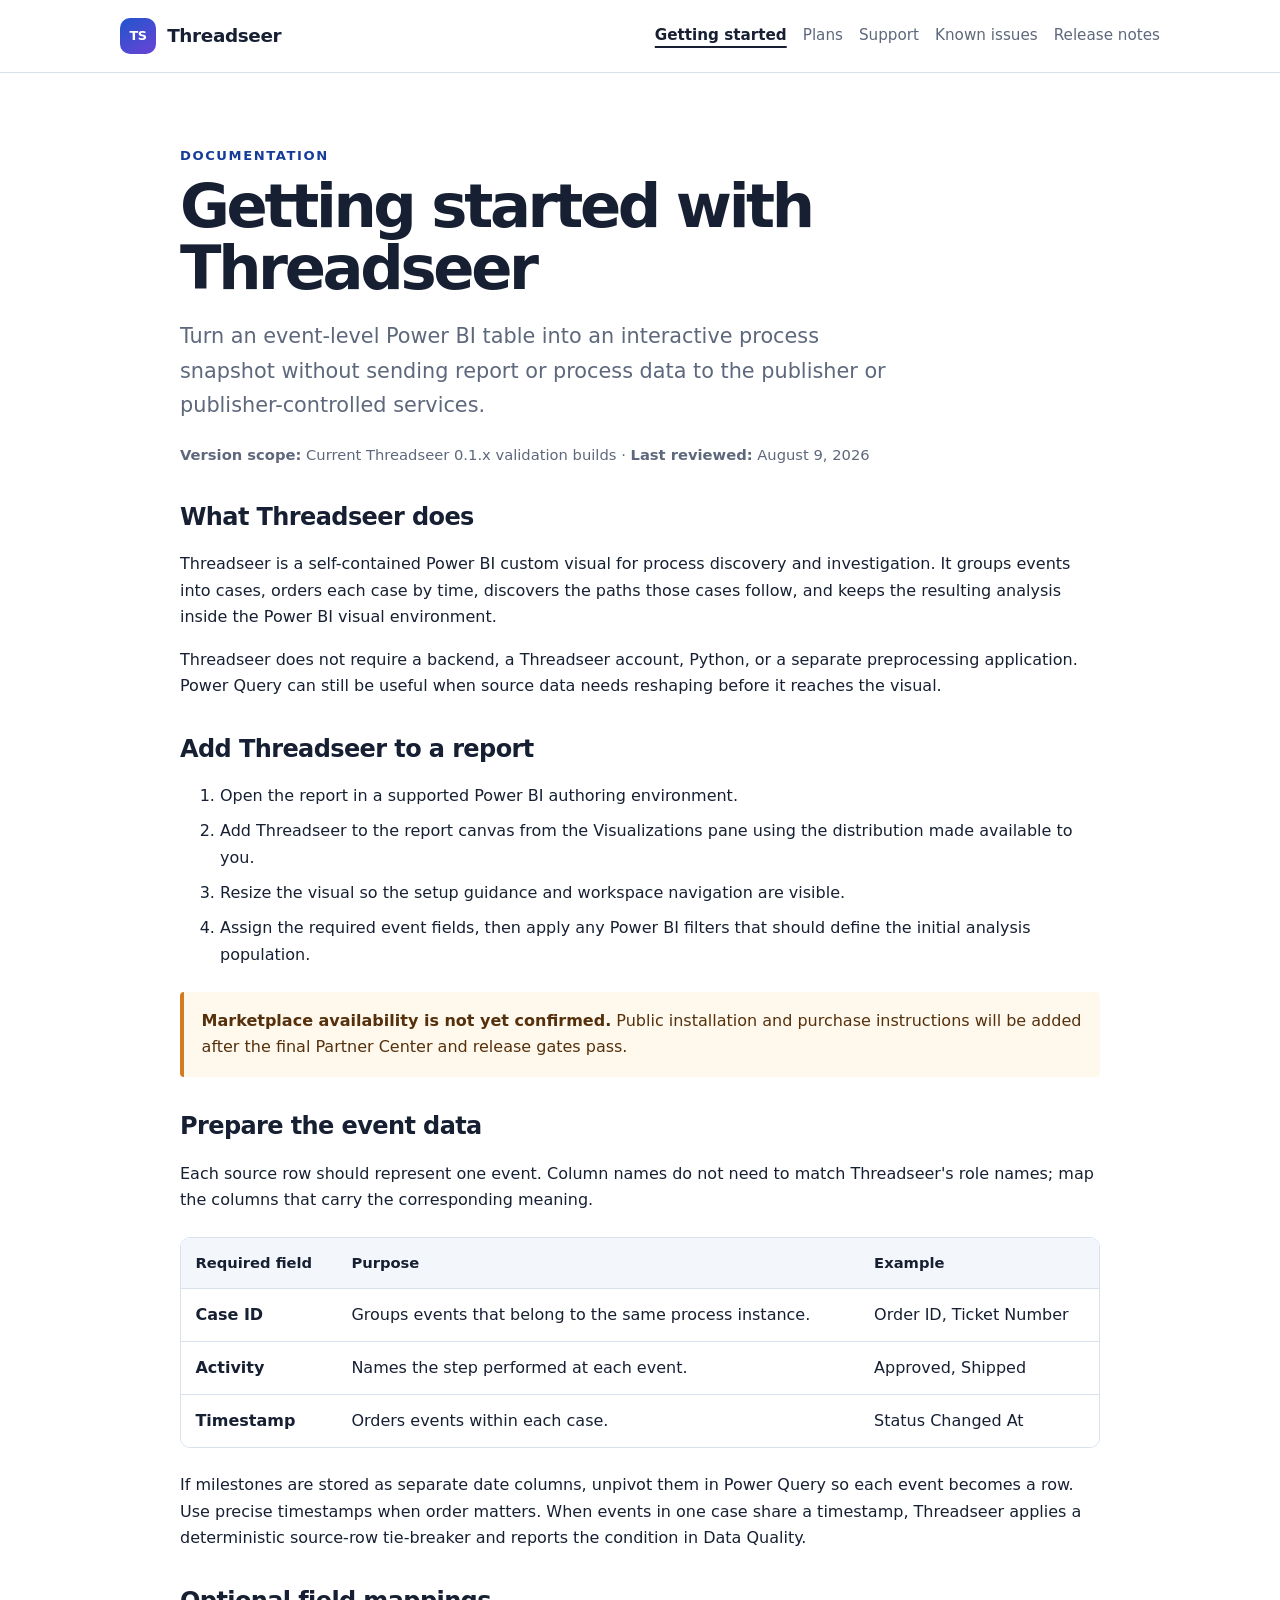
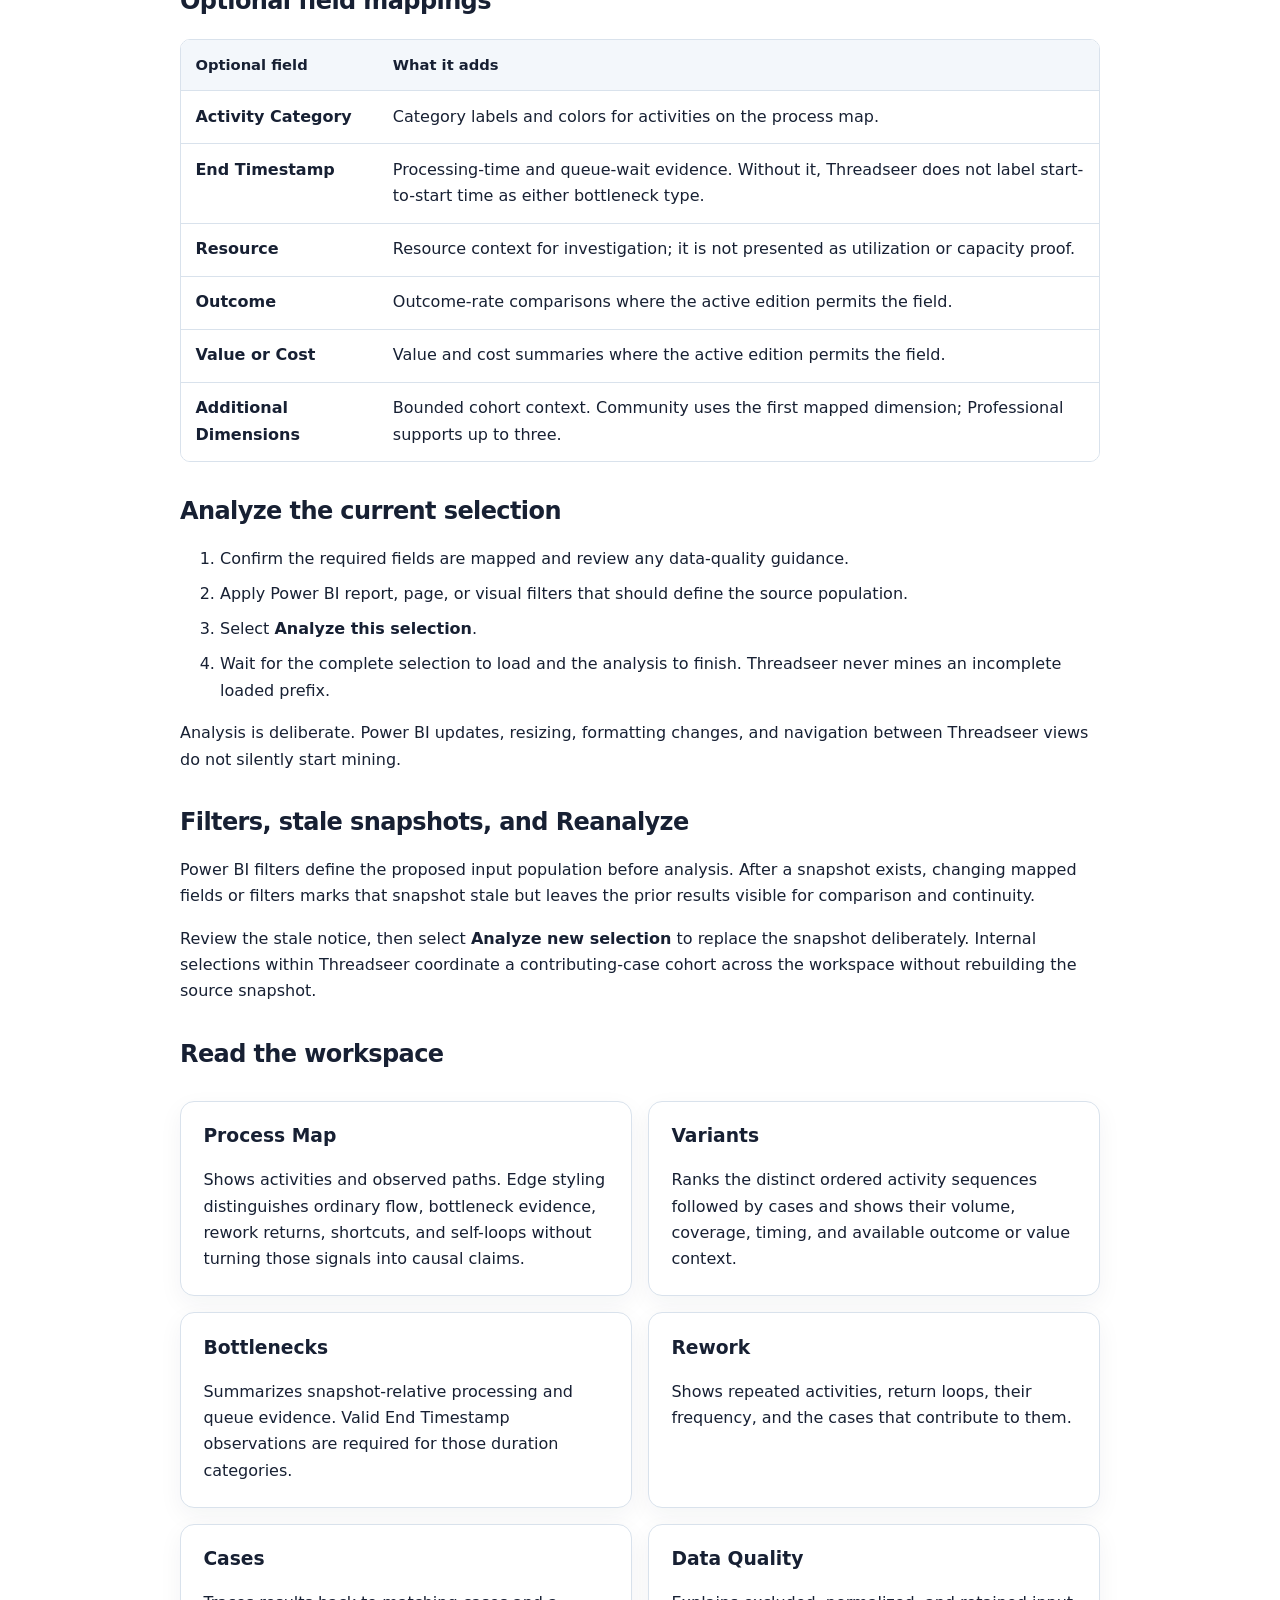
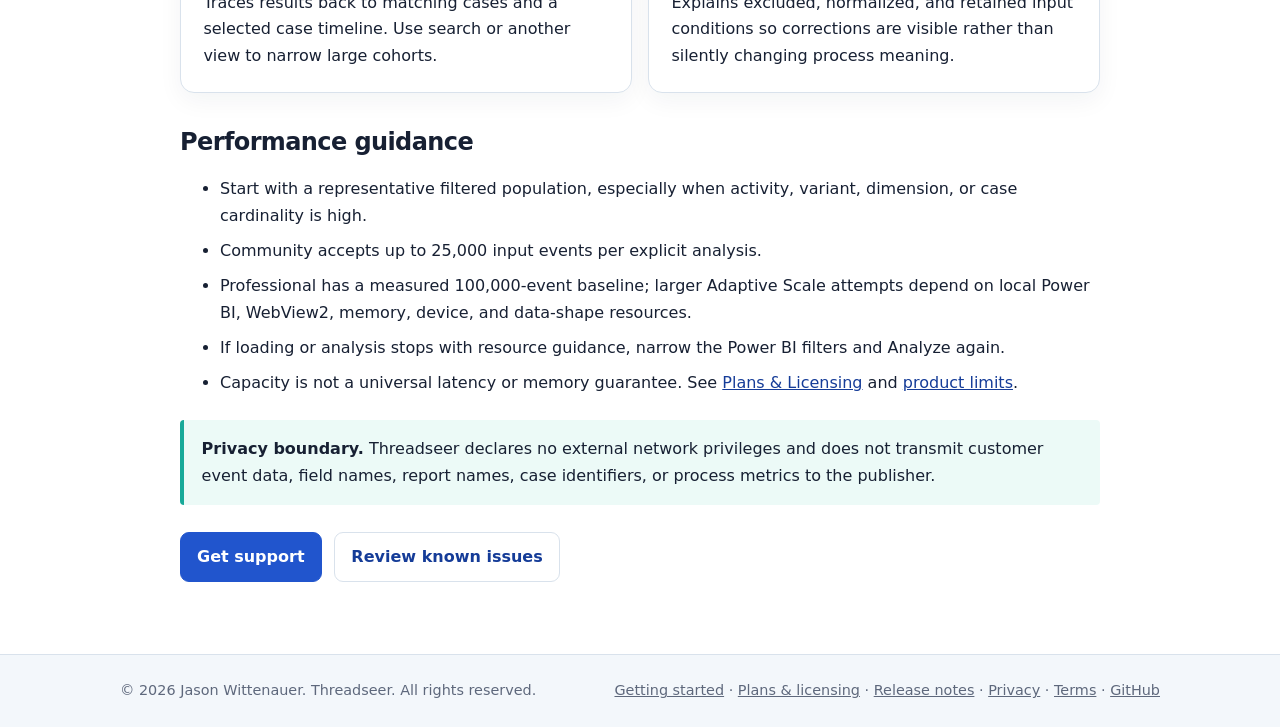
==== docs/getting-started/index.html @ 367ddda2 "Expand Threadseer public documentation" ====
<!doctype html>
<html lang="en">
<head>
  <meta charset="utf-8">
  <meta name="viewport" content="width=device-width, initial-scale=1">
  <meta name="description" content="Learn how to prepare event data, configure Threadseer, analyze a Power BI selection, and interpret the main process-mining views.">
  <title>Getting Started | Threadseer</title>
  <link rel="stylesheet" href="../assets/styles.css?v=20260809-docs-launch">
</head>
<body>
  <a class="skip-link" href="#main">Skip to content</a>
  <header class="site-header"><nav class="nav" aria-label="Primary"><a class="brand" href="../"><span class="brand-mark" aria-hidden="true">TS</span>Threadseer</a><div class="nav-links"><a href="./" aria-current="page">Getting started</a><a href="../licensing/">Plans</a><a href="../support/">Support</a><a href="../known-issues/">Known issues</a><a href="../release-notes/">Release notes</a></div></nav></header>
  <main id="main" class="page"><div class="content">
    <div class="eyebrow">Documentation</div>
    <h1>Getting started with Threadseer</h1>
    <p class="lede">Turn an event-level Power BI table into an interactive process snapshot without sending report or process data to the publisher or publisher-controlled services.</p>
    <p class="meta"><strong>Version scope:</strong> Current Threadseer 0.1.x validation builds &middot; <strong>Last reviewed:</strong> August 9, 2026</p>

    <h2>What Threadseer does</h2>
    <p>Threadseer is a self-contained Power BI custom visual for process discovery and investigation. It groups events into cases, orders each case by time, discovers the paths those cases follow, and keeps the resulting analysis inside the Power BI visual environment.</p>
    <p>Threadseer does not require a backend, a Threadseer account, Python, or a separate preprocessing application. Power Query can still be useful when source data needs reshaping before it reaches the visual.</p>

    <h2>Add Threadseer to a report</h2>
    <ol class="checklist">
      <li>Open the report in a supported Power BI authoring environment.</li>
      <li>Add Threadseer to the report canvas from the Visualizations pane using the distribution made available to you.</li>
      <li>Resize the visual so the setup guidance and workspace navigation are visible.</li>
      <li>Assign the required event fields, then apply any Power BI filters that should define the initial analysis population.</li>
    </ol>
    <div class="notice warning"><strong>Marketplace availability is not yet confirmed.</strong> Public installation and purchase instructions will be added after the final Partner Center and release gates pass.</div>

    <h2>Prepare the event data</h2>
    <p>Each source row should represent one event. Column names do not need to match Threadseer's role names; map the columns that carry the corresponding meaning.</p>
    <div class="table-wrap"><table>
      <thead><tr><th>Required field</th><th>Purpose</th><th>Example</th></tr></thead>
      <tbody>
        <tr><td><strong>Case ID</strong></td><td>Groups events that belong to the same process instance.</td><td>Order ID, Ticket Number</td></tr>
        <tr><td><strong>Activity</strong></td><td>Names the step performed at each event.</td><td>Approved, Shipped</td></tr>
        <tr><td><strong>Timestamp</strong></td><td>Orders events within each case.</td><td>Status Changed At</td></tr>
      </tbody>
    </table></div>
    <p>If milestones are stored as separate date columns, unpivot them in Power Query so each event becomes a row. Use precise timestamps when order matters. When events in one case share a timestamp, Threadseer applies a deterministic source-row tie-breaker and reports the condition in Data Quality.</p>

    <h2>Optional field mappings</h2>
    <div class="table-wrap"><table>
      <thead><tr><th>Optional field</th><th>What it adds</th></tr></thead>
      <tbody>
        <tr><td><strong>Activity Category</strong></td><td>Category labels and colors for activities on the process map.</td></tr>
        <tr><td><strong>End Timestamp</strong></td><td>Processing-time and queue-wait evidence. Without it, Threadseer does not label start-to-start time as either bottleneck type.</td></tr>
        <tr><td><strong>Resource</strong></td><td>Resource context for investigation; it is not presented as utilization or capacity proof.</td></tr>
        <tr><td><strong>Outcome</strong></td><td>Outcome-rate comparisons where the active edition permits the field.</td></tr>
        <tr><td><strong>Value or Cost</strong></td><td>Value and cost summaries where the active edition permits the field.</td></tr>
        <tr><td><strong>Additional Dimensions</strong></td><td>Bounded cohort context. Community uses the first mapped dimension; Professional supports up to three.</td></tr>
      </tbody>
    </table></div>

    <h2>Analyze the current selection</h2>
    <ol class="checklist">
      <li>Confirm the required fields are mapped and review any data-quality guidance.</li>
      <li>Apply Power BI report, page, or visual filters that should define the source population.</li>
      <li>Select <strong>Analyze this selection</strong>.</li>
      <li>Wait for the complete selection to load and the analysis to finish. Threadseer never mines an incomplete loaded prefix.</li>
    </ol>
    <p>Analysis is deliberate. Power BI updates, resizing, formatting changes, and navigation between Threadseer views do not silently start mining.</p>

    <h2>Filters, stale snapshots, and Reanalyze</h2>
    <p>Power BI filters define the proposed input population before analysis. After a snapshot exists, changing mapped fields or filters marks that snapshot stale but leaves the prior results visible for comparison and continuity.</p>
    <p>Review the stale notice, then select <strong>Analyze new selection</strong> to replace the snapshot deliberately. Internal selections within Threadseer coordinate a contributing-case cohort across the workspace without rebuilding the source snapshot.</p>

    <h2>Read the workspace</h2>
    <div class="grid">
      <article class="card"><h3>Process Map</h3><p>Shows activities and observed paths. Edge styling distinguishes ordinary flow, bottleneck evidence, rework returns, shortcuts, and self-loops without turning those signals into causal claims.</p></article>
      <article class="card"><h3>Variants</h3><p>Ranks the distinct ordered activity sequences followed by cases and shows their volume, coverage, timing, and available outcome or value context.</p></article>
      <article class="card"><h3>Bottlenecks</h3><p>Summarizes snapshot-relative processing and queue evidence. Valid End Timestamp observations are required for those duration categories.</p></article>
      <article class="card"><h3>Rework</h3><p>Shows repeated activities, return loops, their frequency, and the cases that contribute to them.</p></article>
      <article class="card"><h3>Cases</h3><p>Traces results back to matching cases and a selected case timeline. Use search or another view to narrow large cohorts.</p></article>
      <article class="card"><h3>Data Quality</h3><p>Explains excluded, normalized, and retained input conditions so corrections are visible rather than silently changing process meaning.</p></article>
    </div>

    <h2>Performance guidance</h2>
    <ul class="checklist">
      <li>Start with a representative filtered population, especially when activity, variant, dimension, or case cardinality is high.</li>
      <li>Community accepts up to 25,000 input events per explicit analysis.</li>
      <li>Professional has a measured 100,000-event baseline; larger Adaptive Scale attempts depend on local Power BI, WebView2, memory, device, and data-shape resources.</li>
      <li>If loading or analysis stops with resource guidance, narrow the Power BI filters and Analyze again.</li>
      <li>Capacity is not a universal latency or memory guarantee. See <a href="../licensing/">Plans &amp; Licensing</a> and <a href="../known-issues/">product limits</a>.</li>
    </ul>

    <div class="notice"><strong>Privacy boundary.</strong> Threadseer declares no external network privileges and does not transmit customer event data, field names, report names, case identifiers, or process metrics to the publisher.</div>
    <div class="actions"><a class="button" href="../support/">Get support</a><a class="button secondary" href="../known-issues/">Review known issues</a></div>
  </div></main>
  <footer class="site-footer"><div class="footer-inner"><p>&copy; 2026 Jason Wittenauer. Threadseer. All rights reserved.</p><p><a href="./">Getting started</a> &middot; <a href="../licensing/">Plans &amp; licensing</a> &middot; <a href="../release-notes/">Release notes</a> &middot; <a href="../privacy/">Privacy</a> &middot; <a href="../terms/">Terms</a> &middot; <a href="https://github.com/jasonwi1202/threadseer-support">GitHub</a></p></div></footer>
</body>
</html>
---- docs/assets/styles.css ----
:root {
  color-scheme: light;
  --ink: #172033;
  --muted: #5e687c;
  --paper: #ffffff;
  --wash: #f3f7fb;
  --line: #d9e2ec;
  --brand: #2155cd;
  --brand-dark: #153c98;
  --accent: #18a999;
  --warning: #8a4b08;
  font-family: Inter, "Segoe UI", system-ui, -apple-system, BlinkMacSystemFont, sans-serif;
}

* { box-sizing: border-box; }
html { scroll-behavior: smooth; }
body { margin: 0; color: var(--ink); background: var(--paper); line-height: 1.65; }
a { color: var(--brand-dark); }
a:hover { color: var(--brand); }
a:focus-visible, .button:focus-visible { outline: 3px solid #ffbf47; outline-offset: 3px; }
.skip-link { position: absolute; left: -999px; top: 0; padding: .6rem 1rem; background: var(--ink); color: white; z-index: 20; }
.skip-link:focus { left: 1rem; top: 1rem; }
.site-header { border-bottom: 1px solid var(--line); background: rgba(255,255,255,.96); }
.nav { max-width: 1080px; margin: 0 auto; min-height: 72px; padding: 0 1.25rem; display: flex; align-items: center; justify-content: space-between; gap: 1.25rem; }
.brand { display: inline-flex; align-items: center; gap: .7rem; color: var(--ink); text-decoration: none; font-size: 1.15rem; font-weight: 750; letter-spacing: -.02em; }
.brand-mark { display: grid; place-items: center; width: 36px; height: 36px; color: white; background: linear-gradient(145deg, var(--brand), #6b43d6); border-radius: 10px; font-size: .8rem; letter-spacing: -.03em; }
.nav-links { display: flex; flex-wrap: wrap; gap: .25rem 1rem; }
.nav-links a { color: var(--muted); text-decoration: none; font-size: .95rem; }
.nav-links a:hover { color: var(--ink); }
.nav-links a[aria-current="page"] { color: var(--ink); font-weight: 700; text-decoration: underline; text-decoration-thickness: 2px; text-underline-offset: .35rem; }
main { min-height: calc(100vh - 190px); }
.hero { background: radial-gradient(circle at 85% 5%, #dce7ff 0, transparent 34%), linear-gradient(180deg, #f8fbff, var(--paper)); border-bottom: 1px solid var(--line); }
.hero-inner, .content { max-width: 960px; margin: 0 auto; padding: 4.5rem 1.25rem; }
.hero-inner { max-width: 1080px; }
.eyebrow { color: var(--brand-dark); font-size: .82rem; font-weight: 750; letter-spacing: .12em; text-transform: uppercase; }
h1 { max-width: 760px; margin: .5rem 0 1rem; font-size: clamp(2.3rem, 7vw, 4.8rem); line-height: 1.02; letter-spacing: -.055em; }
.page h1 { font-size: clamp(2.25rem, 6vw, 3.8rem); }
h2 { margin-top: 2.2rem; line-height: 1.2; letter-spacing: -.025em; }
h3 { line-height: 1.3; }
.lede { max-width: 720px; color: var(--muted); font-size: clamp(1.05rem, 2.5vw, 1.3rem); }
.actions { display: flex; flex-wrap: wrap; gap: .8rem; margin-top: 1.7rem; }
.button { display: inline-flex; align-items: center; justify-content: center; min-height: 46px; padding: .68rem 1rem; border: 1px solid var(--brand); border-radius: 9px; background: var(--brand); color: white; text-decoration: none; font-weight: 700; transition: background-color .15s ease, border-color .15s ease, box-shadow .15s ease, color .15s ease; }
.button.secondary { color: var(--brand-dark); background: white; border-color: var(--line); }
a.button:hover { color: white; background: var(--brand-dark); border-color: var(--brand-dark); box-shadow: 0 6px 16px rgba(21,60,152,.22); }
a.button.secondary:hover { color: var(--brand-dark); background: var(--wash); border-color: var(--brand); box-shadow: 0 6px 16px rgba(23,32,51,.1); }
.grid { display: grid; grid-template-columns: repeat(2, minmax(0, 1fr)); gap: 1rem; margin-top: 2rem; }
.card { padding: 1.4rem; border: 1px solid var(--line); border-radius: 14px; background: white; box-shadow: 0 8px 24px rgba(23,32,51,.05); }
.card h2, .card h3 { margin-top: 0; }
.card p:last-child { margin-bottom: 0; }
.notice { margin: 1.5rem 0; padding: 1rem 1.1rem; border-left: 4px solid var(--accent); border-radius: 4px; background: #ecfaf7; }
.notice.warning { border-left-color: #d27b1f; background: #fff8ec; color: #55300c; }
.checklist li { margin-bottom: .55rem; }
.table-wrap { max-width: 100%; margin: 1.5rem 0; overflow-x: auto; border: 1px solid var(--line); border-radius: 10px; }
table { width: 100%; min-width: 680px; border-collapse: collapse; background: white; }
th, td { padding: .8rem .9rem; border-bottom: 1px solid var(--line); text-align: left; vertical-align: top; }
th { background: var(--wash); font-size: .92rem; }
tr:last-child td { border-bottom: 0; }
.content li + li { margin-top: .35rem; }
.meta { color: var(--muted); font-size: .92rem; }
.site-footer { border-top: 1px solid var(--line); background: var(--wash); }
.footer-inner { max-width: 1080px; margin: 0 auto; padding: 1.5rem 1.25rem; display: flex; flex-wrap: wrap; justify-content: space-between; gap: .75rem 1.5rem; color: var(--muted); font-size: .9rem; }
.footer-inner p { margin: 0; }
.footer-inner a { color: inherit; }
code { padding: .12rem .35rem; border-radius: 4px; background: var(--wash); }

@media (max-width: 700px) {
  .nav { align-items: flex-start; flex-direction: column; padding-top: 1rem; padding-bottom: 1rem; }
  .nav-links { row-gap: .65rem; }
  .grid { grid-template-columns: 1fr; }
  .hero-inner, .content { padding-top: 3rem; padding-bottom: 3rem; }
}

@media (prefers-reduced-motion: reduce) {
  html { scroll-behavior: auto; }
  .button { transition: none; }
}
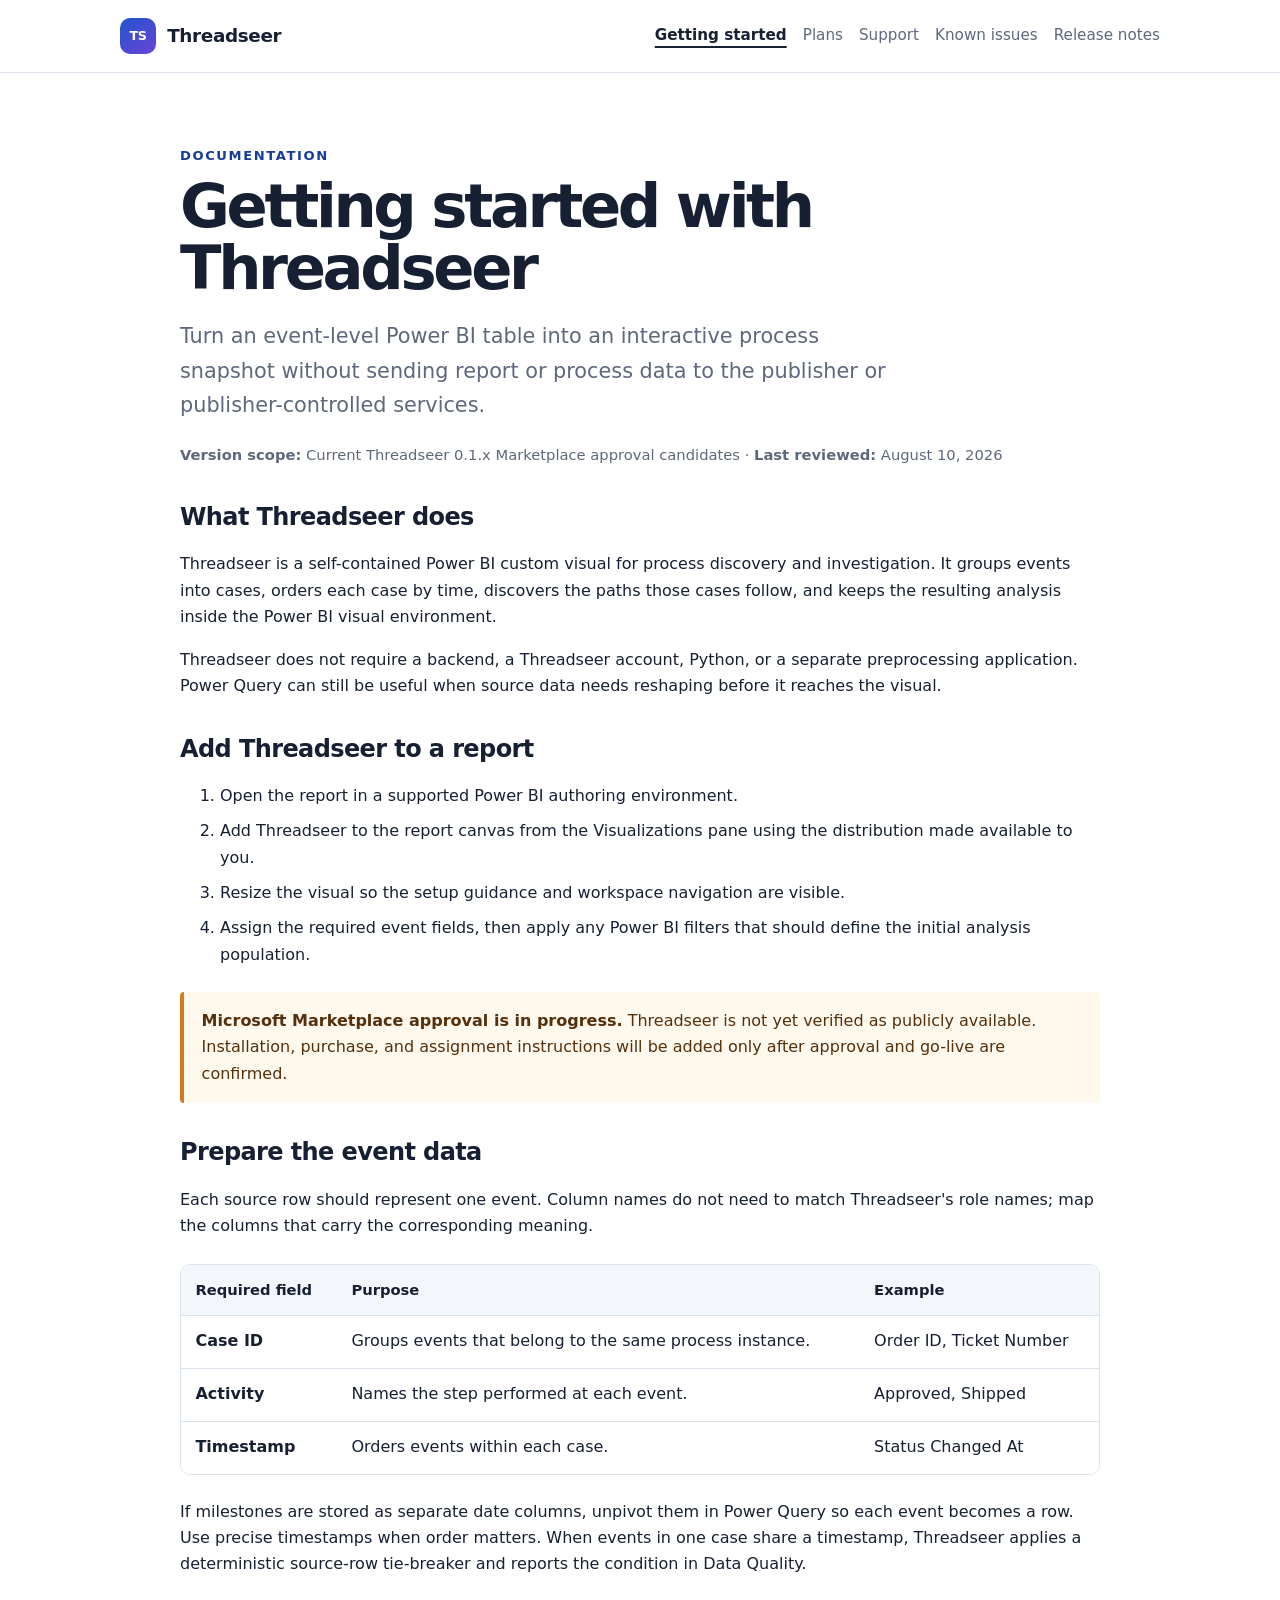
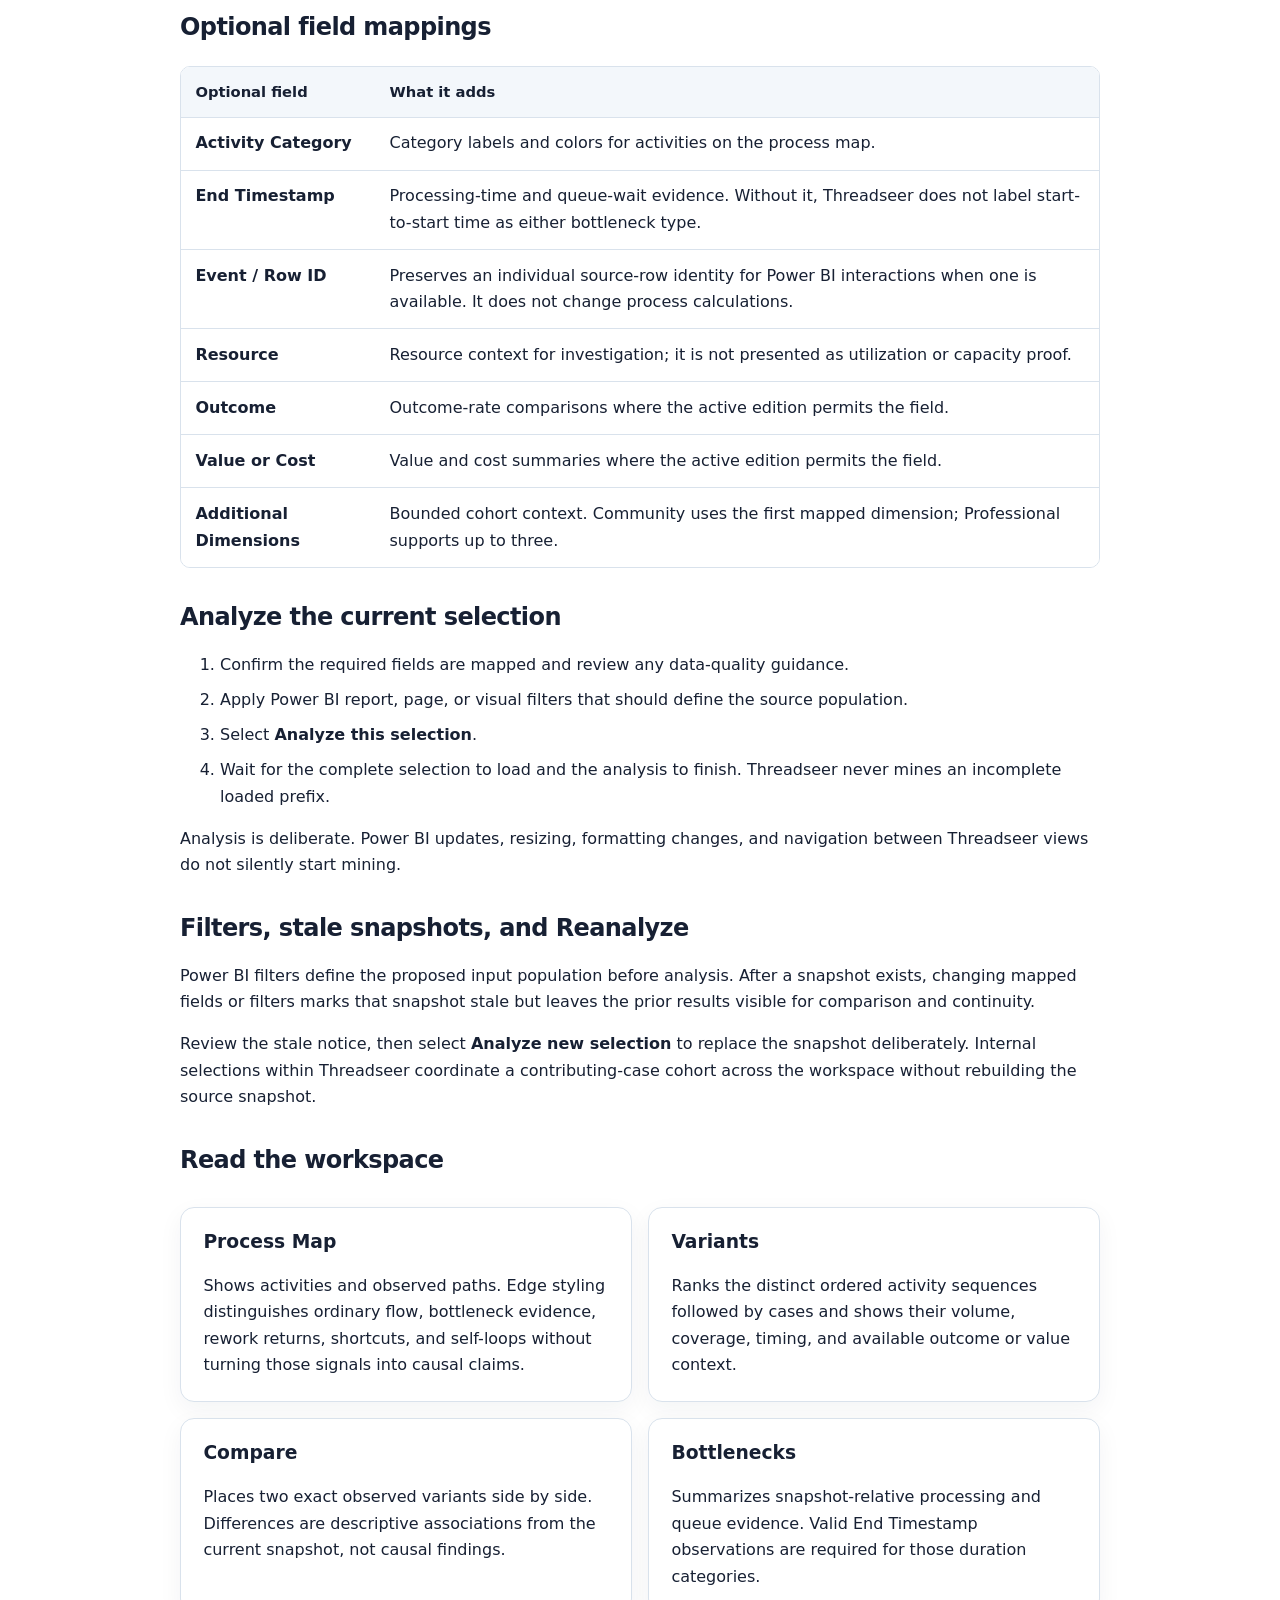
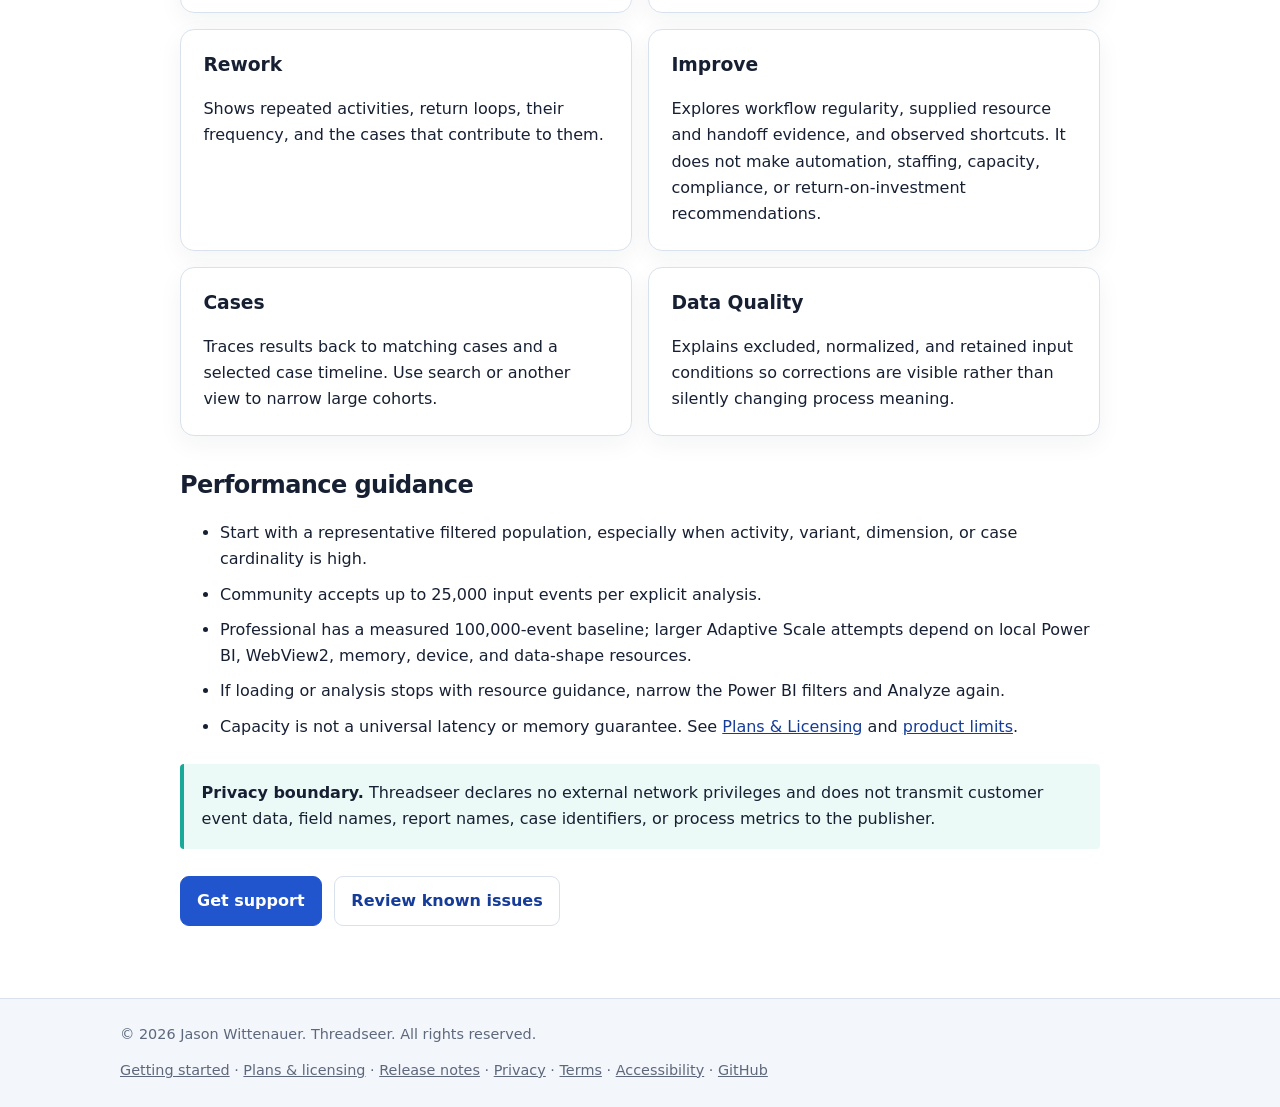
==== commit 64edf20e: "Update Threadseer Marketplace documentation" ====
--- a/docs/getting-started/index.html
+++ b/docs/getting-started/index.html
@@ -14,7 +14,7 @@
     <div class="eyebrow">Documentation</div>
     <h1>Getting started with Threadseer</h1>
     <p class="lede">Turn an event-level Power BI table into an interactive process snapshot without sending report or process data to the publisher or publisher-controlled services.</p>
-    <p class="meta"><strong>Version scope:</strong> Current Threadseer 0.1.x validation builds &middot; <strong>Last reviewed:</strong> August 9, 2026</p>
+    <p class="meta"><strong>Version scope:</strong> Current Threadseer 0.1.x Marketplace approval candidates &middot; <strong>Last reviewed:</strong> August 10, 2026</p>
 
     <h2>What Threadseer does</h2>
     <p>Threadseer is a self-contained Power BI custom visual for process discovery and investigation. It groups events into cases, orders each case by time, discovers the paths those cases follow, and keeps the resulting analysis inside the Power BI visual environment.</p>
@@ -27,7 +27,7 @@
       <li>Resize the visual so the setup guidance and workspace navigation are visible.</li>
       <li>Assign the required event fields, then apply any Power BI filters that should define the initial analysis population.</li>
     </ol>
-    <div class="notice warning"><strong>Marketplace availability is not yet confirmed.</strong> Public installation and purchase instructions will be added after the final Partner Center and release gates pass.</div>
+    <div class="notice warning"><strong>Microsoft Marketplace approval is in progress.</strong> Threadseer is not yet verified as publicly available. Installation, purchase, and assignment instructions will be added only after approval and go-live are confirmed.</div>
 
     <h2>Prepare the event data</h2>
     <p>Each source row should represent one event. Column names do not need to match Threadseer's role names; map the columns that carry the corresponding meaning.</p>
@@ -47,6 +47,7 @@
       <tbody>
         <tr><td><strong>Activity Category</strong></td><td>Category labels and colors for activities on the process map.</td></tr>
         <tr><td><strong>End Timestamp</strong></td><td>Processing-time and queue-wait evidence. Without it, Threadseer does not label start-to-start time as either bottleneck type.</td></tr>
+        <tr><td><strong>Event / Row ID</strong></td><td>Preserves an individual source-row identity for Power BI interactions when one is available. It does not change process calculations.</td></tr>
         <tr><td><strong>Resource</strong></td><td>Resource context for investigation; it is not presented as utilization or capacity proof.</td></tr>
         <tr><td><strong>Outcome</strong></td><td>Outcome-rate comparisons where the active edition permits the field.</td></tr>
         <tr><td><strong>Value or Cost</strong></td><td>Value and cost summaries where the active edition permits the field.</td></tr>
@@ -71,8 +72,10 @@
     <div class="grid">
       <article class="card"><h3>Process Map</h3><p>Shows activities and observed paths. Edge styling distinguishes ordinary flow, bottleneck evidence, rework returns, shortcuts, and self-loops without turning those signals into causal claims.</p></article>
       <article class="card"><h3>Variants</h3><p>Ranks the distinct ordered activity sequences followed by cases and shows their volume, coverage, timing, and available outcome or value context.</p></article>
+      <article class="card"><h3>Compare</h3><p>Places two exact observed variants side by side. Differences are descriptive associations from the current snapshot, not causal findings.</p></article>
       <article class="card"><h3>Bottlenecks</h3><p>Summarizes snapshot-relative processing and queue evidence. Valid End Timestamp observations are required for those duration categories.</p></article>
       <article class="card"><h3>Rework</h3><p>Shows repeated activities, return loops, their frequency, and the cases that contribute to them.</p></article>
+      <article class="card"><h3>Improve</h3><p>Explores workflow regularity, supplied resource and handoff evidence, and observed shortcuts. It does not make automation, staffing, capacity, compliance, or return-on-investment recommendations.</p></article>
       <article class="card"><h3>Cases</h3><p>Traces results back to matching cases and a selected case timeline. Use search or another view to narrow large cohorts.</p></article>
       <article class="card"><h3>Data Quality</h3><p>Explains excluded, normalized, and retained input conditions so corrections are visible rather than silently changing process meaning.</p></article>
     </div>
@@ -89,6 +92,6 @@
     <div class="notice"><strong>Privacy boundary.</strong> Threadseer declares no external network privileges and does not transmit customer event data, field names, report names, case identifiers, or process metrics to the publisher.</div>
     <div class="actions"><a class="button" href="../support/">Get support</a><a class="button secondary" href="../known-issues/">Review known issues</a></div>
   </div></main>
-  <footer class="site-footer"><div class="footer-inner"><p>&copy; 2026 Jason Wittenauer. Threadseer. All rights reserved.</p><p><a href="./">Getting started</a> &middot; <a href="../licensing/">Plans &amp; licensing</a> &middot; <a href="../release-notes/">Release notes</a> &middot; <a href="../privacy/">Privacy</a> &middot; <a href="../terms/">Terms</a> &middot; <a href="https://github.com/jasonwi1202/threadseer-support">GitHub</a></p></div></footer>
+  <footer class="site-footer"><div class="footer-inner"><p>&copy; 2026 Jason Wittenauer. Threadseer. All rights reserved.</p><p><a href="./">Getting started</a> &middot; <a href="../licensing/">Plans &amp; licensing</a> &middot; <a href="../release-notes/">Release notes</a> &middot; <a href="../privacy/">Privacy</a> &middot; <a href="../terms/">Terms</a> &middot; <a href="../accessibility/">Accessibility</a> &middot; <a href="https://github.com/jasonwi1202/threadseer-support">GitHub</a></p></div></footer>
 </body>
 </html>
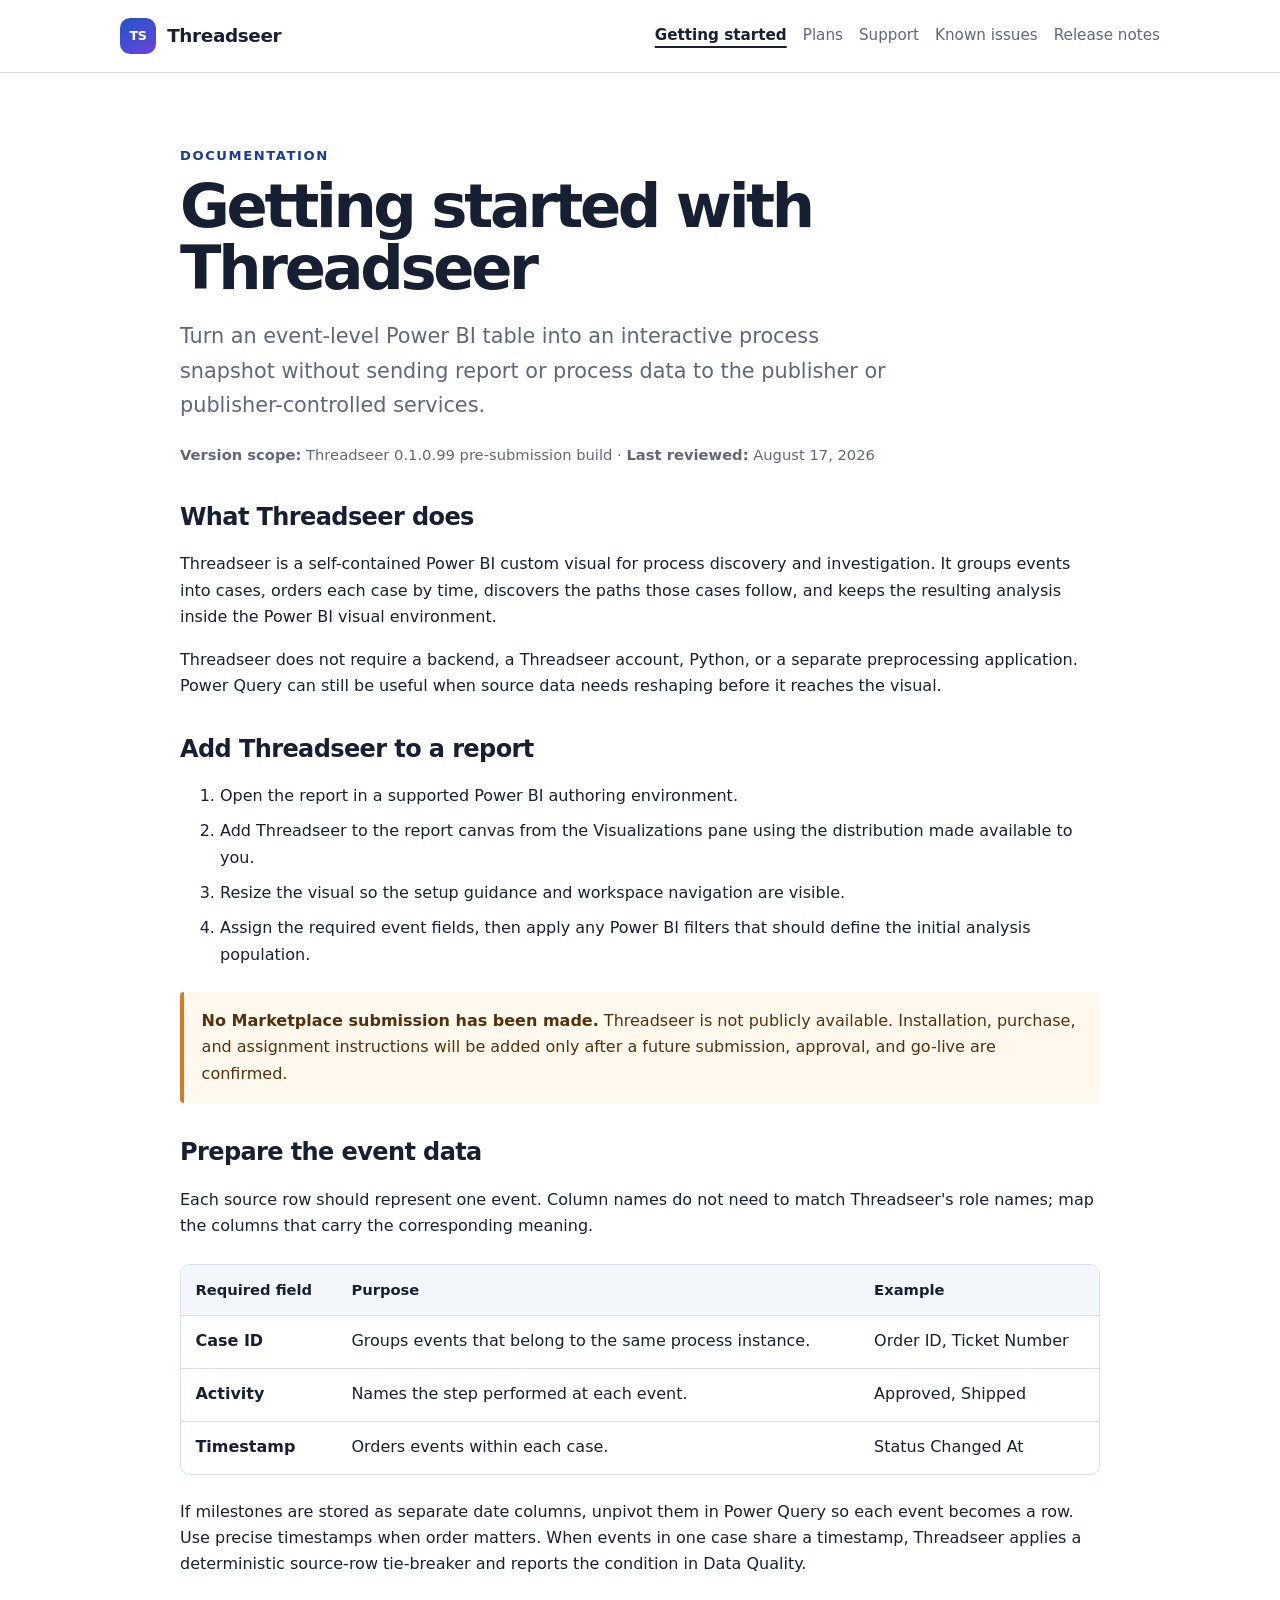
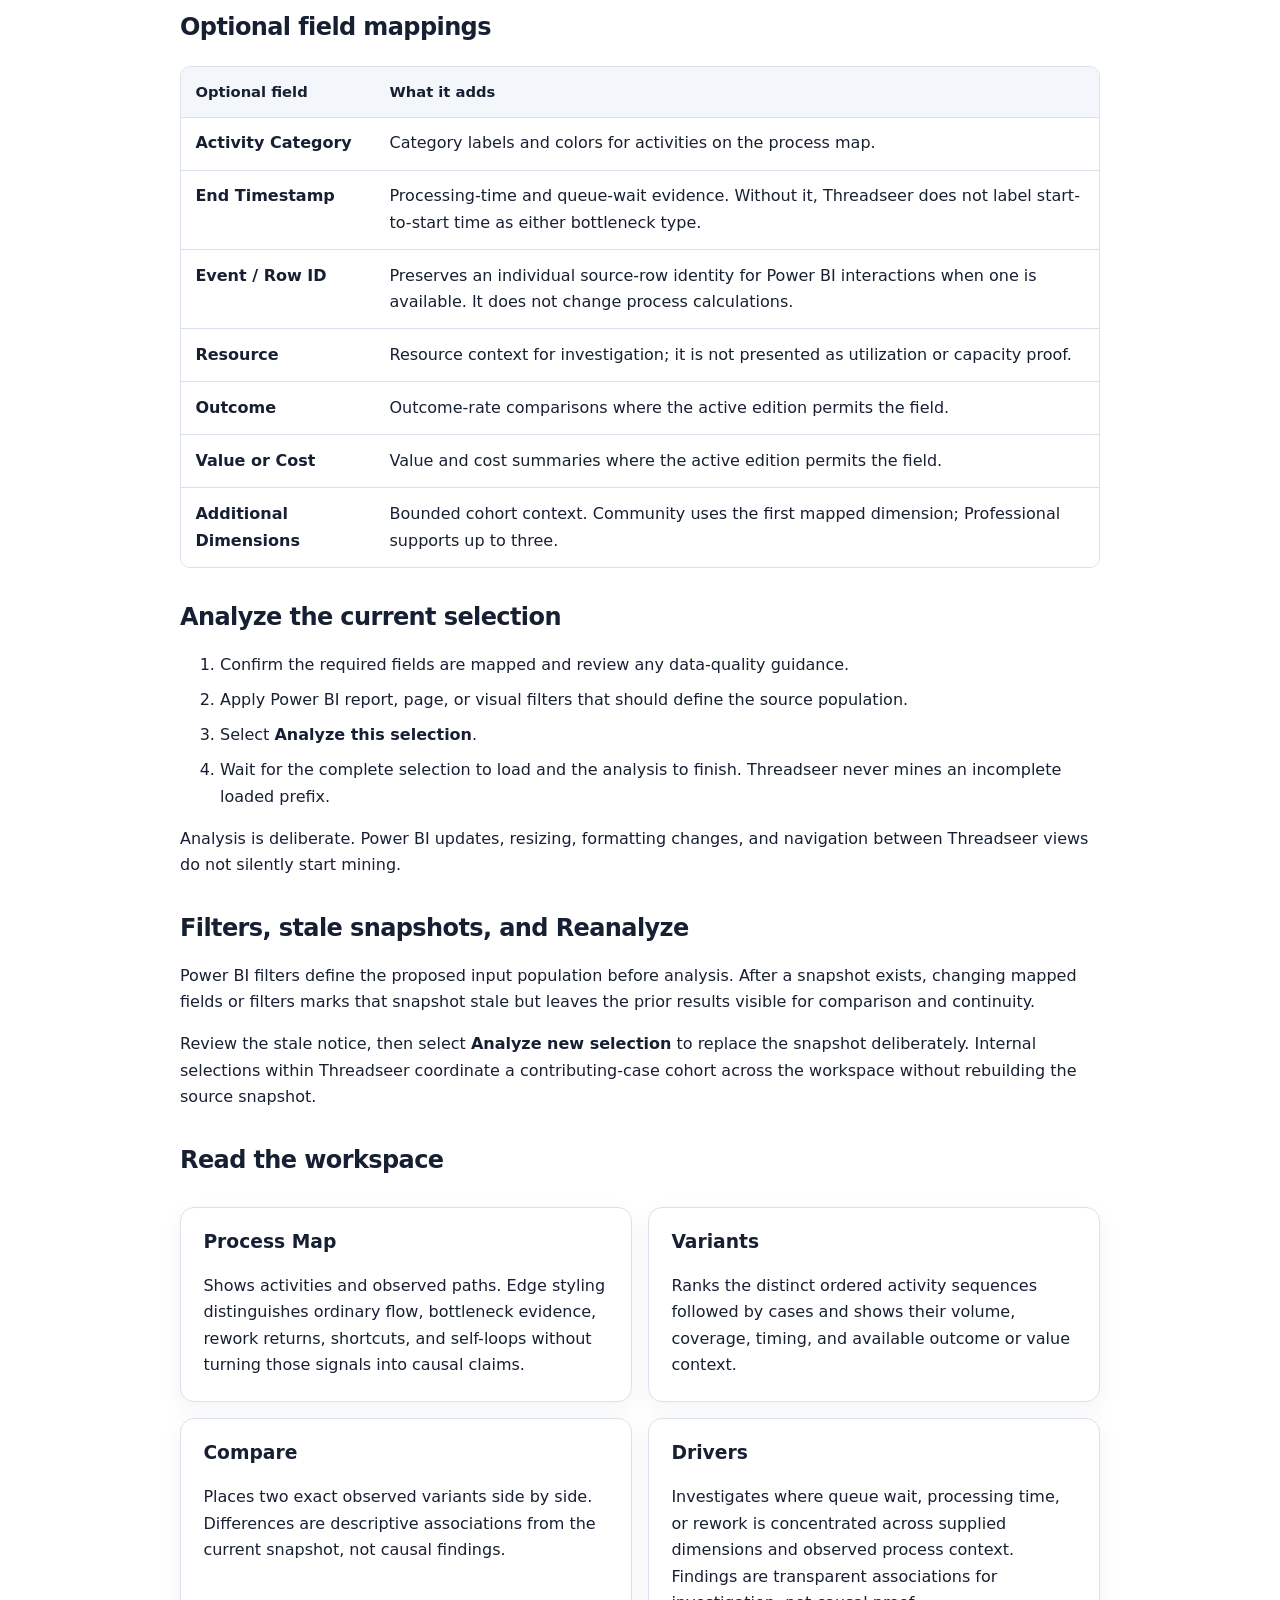
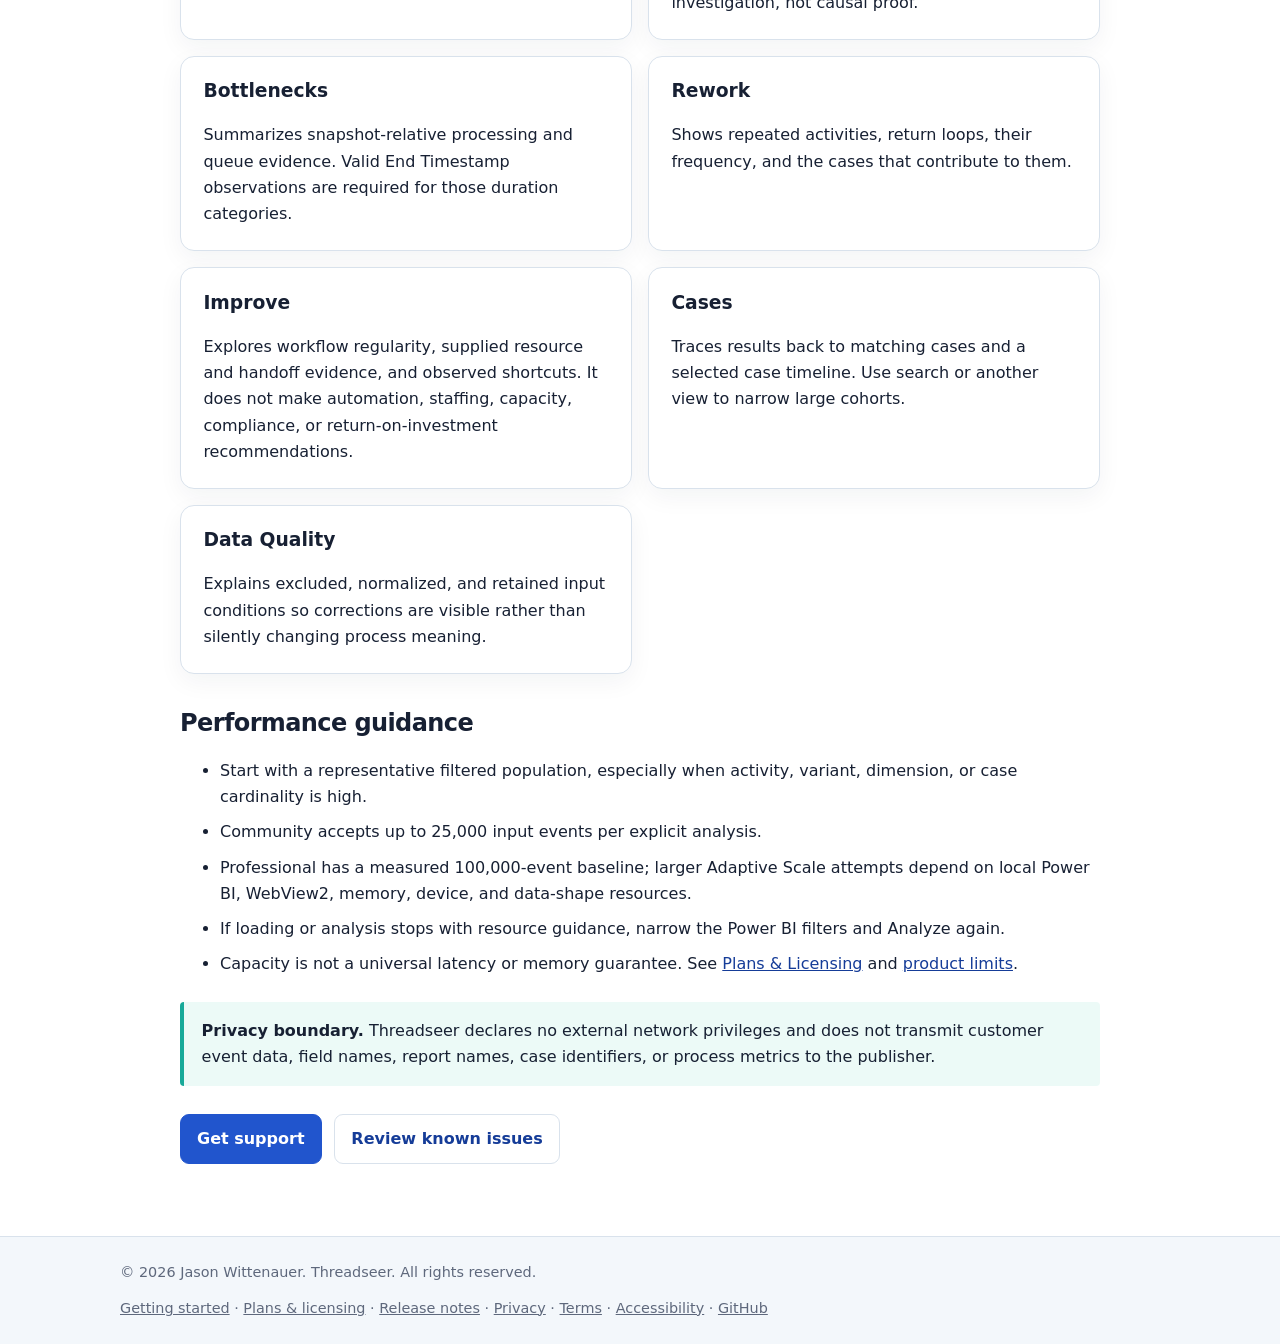
==== commit 8aecc94e: "docs: reconcile Driver Analysis release status" ====
--- a/docs/getting-started/index.html
+++ b/docs/getting-started/index.html
@@ -14,7 +14,7 @@
     <div class="eyebrow">Documentation</div>
     <h1>Getting started with Threadseer</h1>
     <p class="lede">Turn an event-level Power BI table into an interactive process snapshot without sending report or process data to the publisher or publisher-controlled services.</p>
-    <p class="meta"><strong>Version scope:</strong> Current Threadseer 0.1.x Marketplace approval candidates &middot; <strong>Last reviewed:</strong> August 10, 2026</p>
+    <p class="meta"><strong>Version scope:</strong> Threadseer 0.1.0.99 pre-submission build &middot; <strong>Last reviewed:</strong> August 17, 2026</p>
 
     <h2>What Threadseer does</h2>
     <p>Threadseer is a self-contained Power BI custom visual for process discovery and investigation. It groups events into cases, orders each case by time, discovers the paths those cases follow, and keeps the resulting analysis inside the Power BI visual environment.</p>
@@ -27,7 +27,7 @@
       <li>Resize the visual so the setup guidance and workspace navigation are visible.</li>
       <li>Assign the required event fields, then apply any Power BI filters that should define the initial analysis population.</li>
     </ol>
-    <div class="notice warning"><strong>Microsoft Marketplace approval is in progress.</strong> Threadseer is not yet verified as publicly available. Installation, purchase, and assignment instructions will be added only after approval and go-live are confirmed.</div>
+    <div class="notice warning"><strong>No Marketplace submission has been made.</strong> Threadseer is not publicly available. Installation, purchase, and assignment instructions will be added only after a future submission, approval, and go-live are confirmed.</div>
 
     <h2>Prepare the event data</h2>
     <p>Each source row should represent one event. Column names do not need to match Threadseer's role names; map the columns that carry the corresponding meaning.</p>
@@ -73,6 +73,7 @@
       <article class="card"><h3>Process Map</h3><p>Shows activities and observed paths. Edge styling distinguishes ordinary flow, bottleneck evidence, rework returns, shortcuts, and self-loops without turning those signals into causal claims.</p></article>
       <article class="card"><h3>Variants</h3><p>Ranks the distinct ordered activity sequences followed by cases and shows their volume, coverage, timing, and available outcome or value context.</p></article>
       <article class="card"><h3>Compare</h3><p>Places two exact observed variants side by side. Differences are descriptive associations from the current snapshot, not causal findings.</p></article>
+      <article class="card"><h3>Drivers</h3><p>Investigates where queue wait, processing time, or rework is concentrated across supplied dimensions and observed process context. Findings are transparent associations for investigation, not causal proof.</p></article>
       <article class="card"><h3>Bottlenecks</h3><p>Summarizes snapshot-relative processing and queue evidence. Valid End Timestamp observations are required for those duration categories.</p></article>
       <article class="card"><h3>Rework</h3><p>Shows repeated activities, return loops, their frequency, and the cases that contribute to them.</p></article>
       <article class="card"><h3>Improve</h3><p>Explores workflow regularity, supplied resource and handoff evidence, and observed shortcuts. It does not make automation, staffing, capacity, compliance, or return-on-investment recommendations.</p></article>
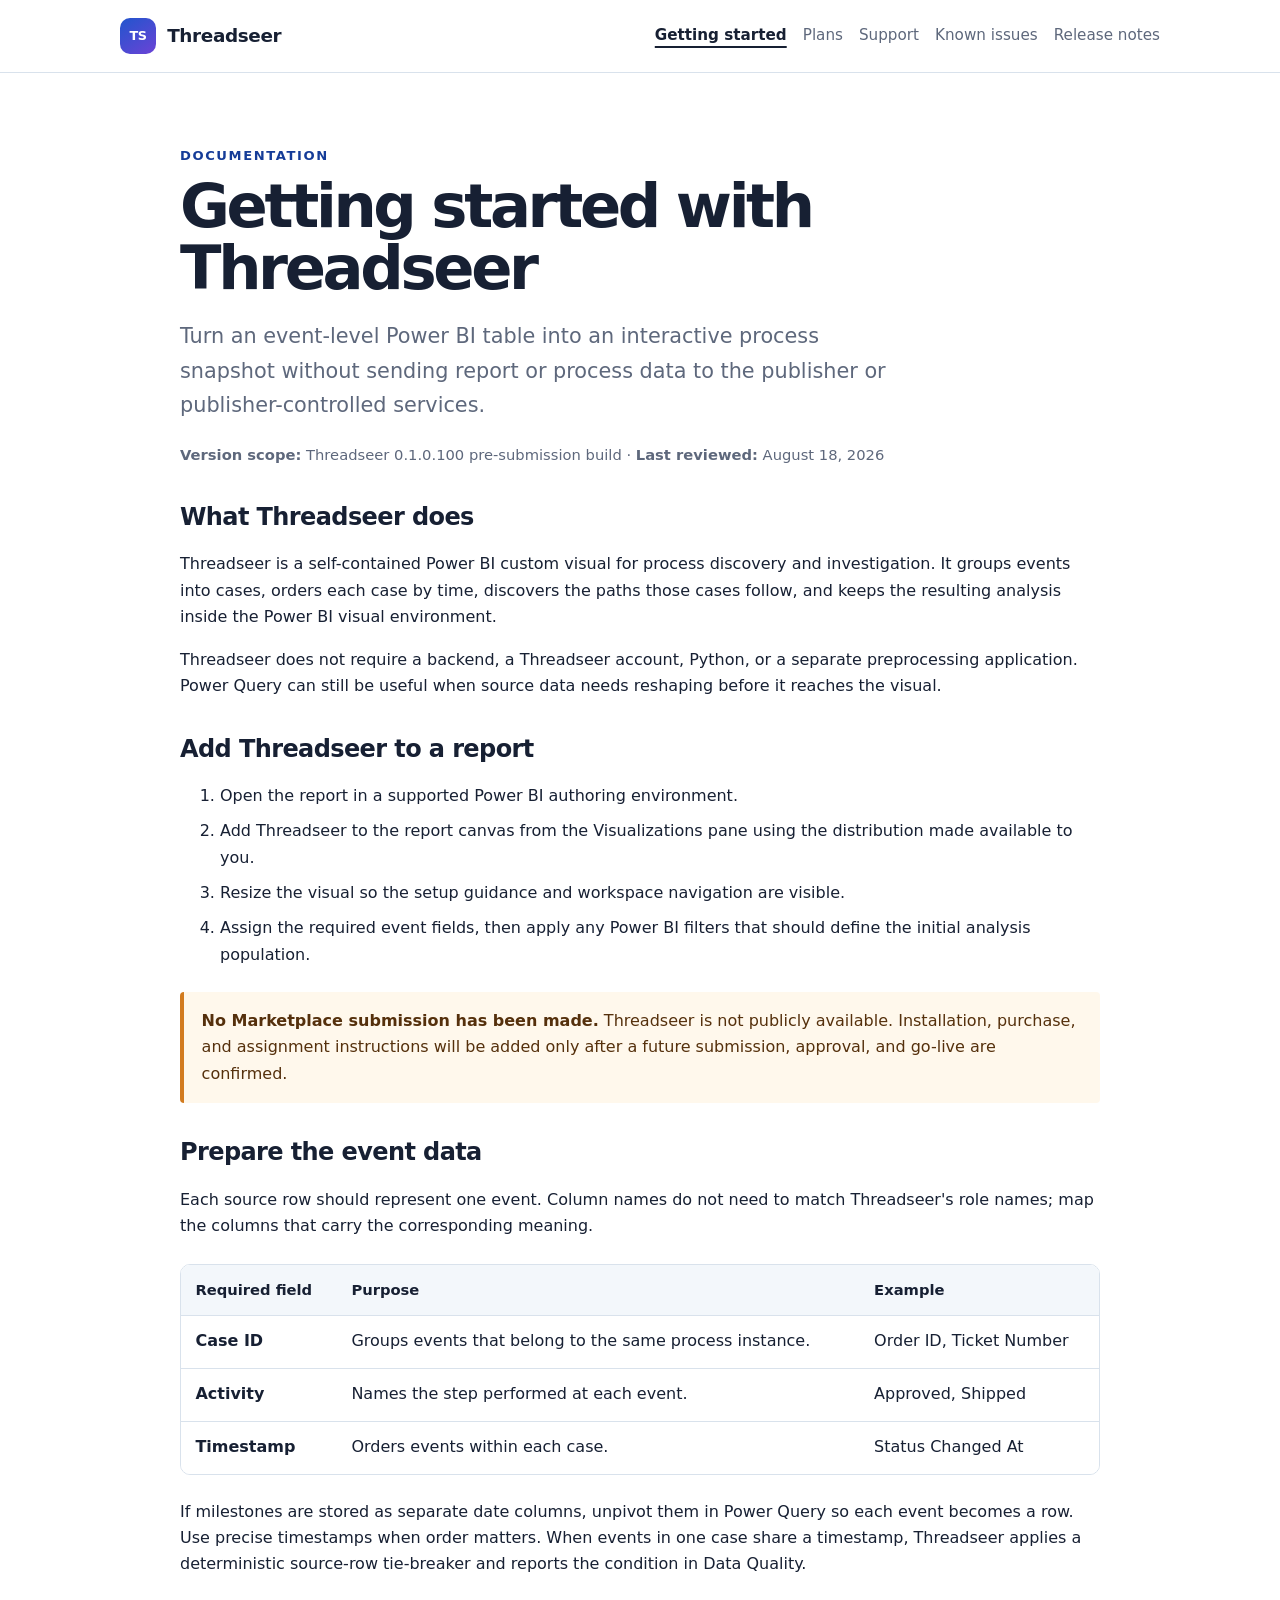
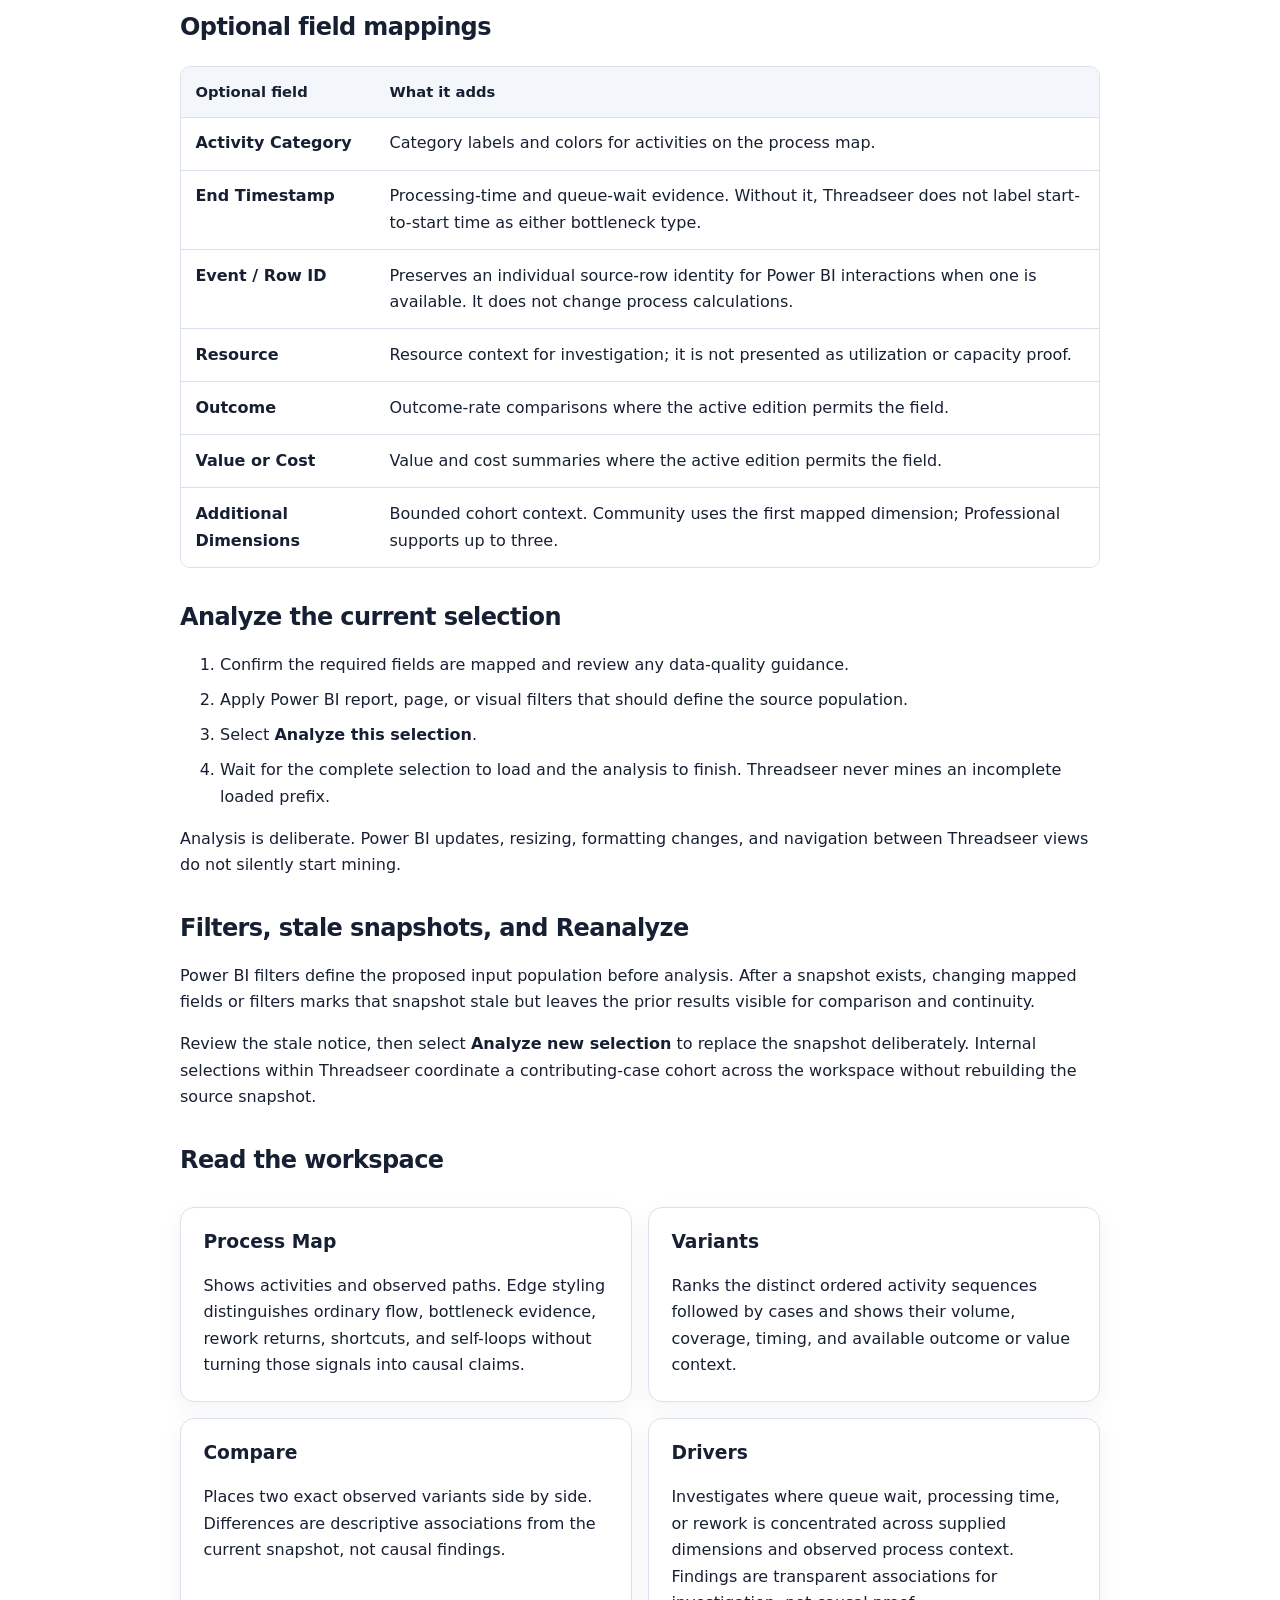
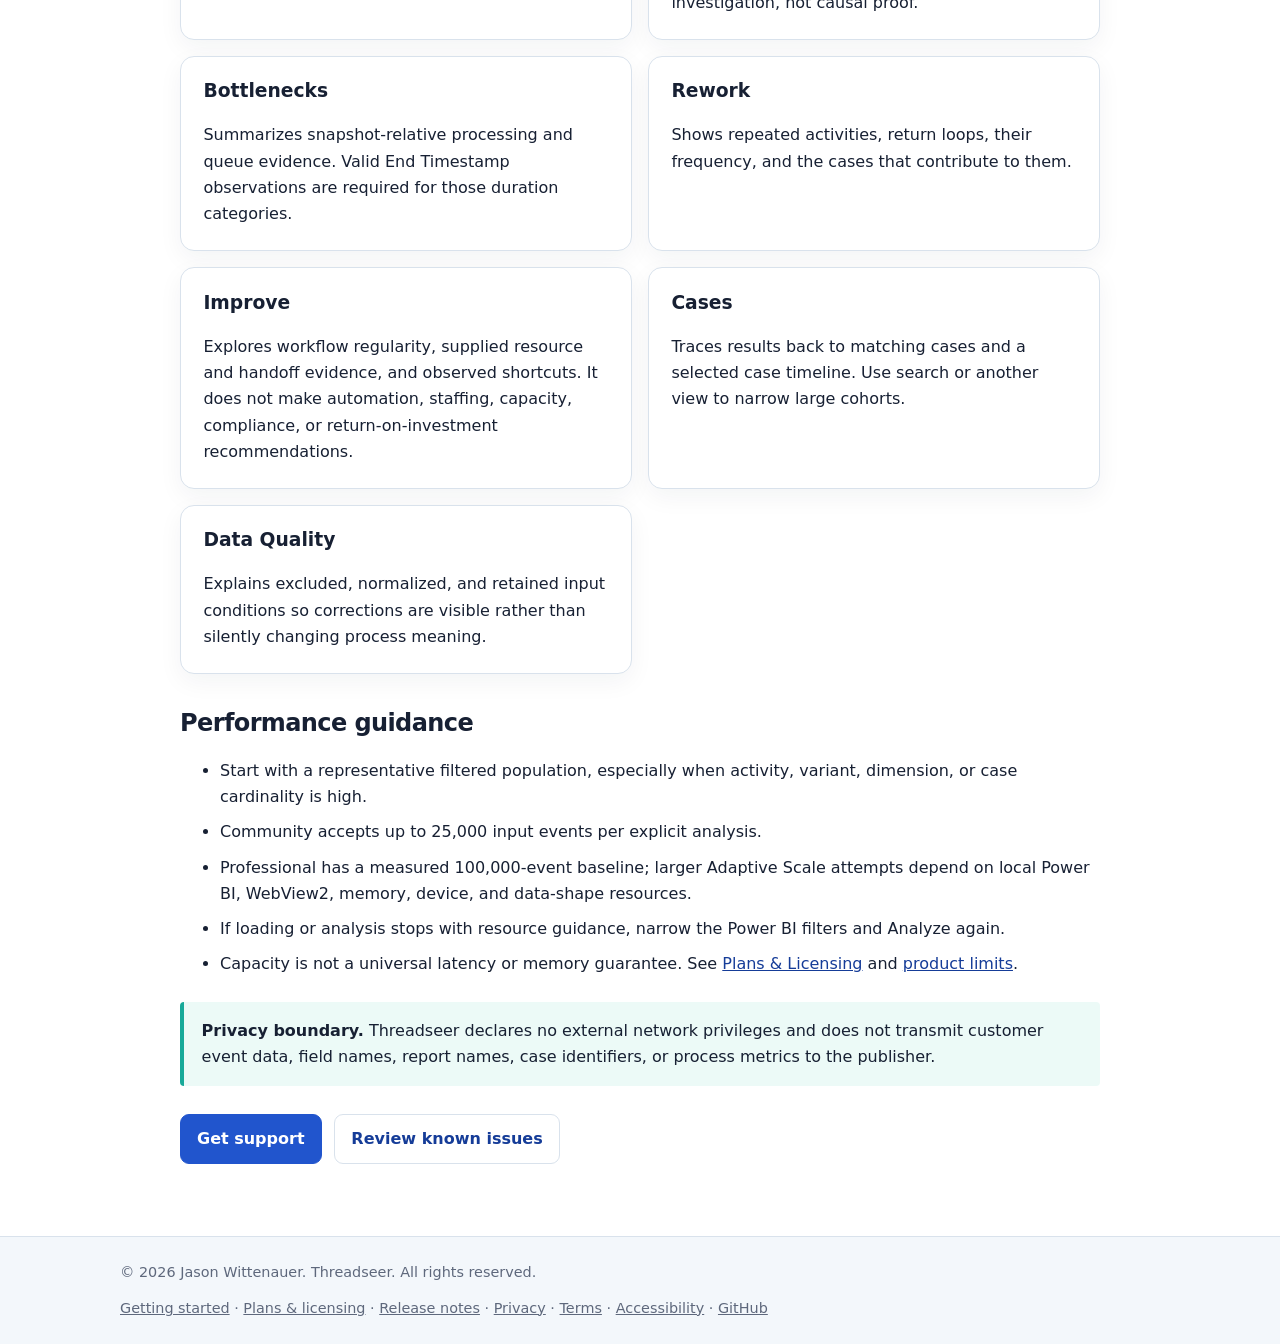
==== commit 4463be1b: "Sync preview support docs to 0.1.0.100 [skip ci]" ====
--- a/docs/getting-started/index.html
+++ b/docs/getting-started/index.html
@@ -14,7 +14,7 @@
     <div class="eyebrow">Documentation</div>
     <h1>Getting started with Threadseer</h1>
     <p class="lede">Turn an event-level Power BI table into an interactive process snapshot without sending report or process data to the publisher or publisher-controlled services.</p>
-    <p class="meta"><strong>Version scope:</strong> Threadseer 0.1.0.99 pre-submission build &middot; <strong>Last reviewed:</strong> August 17, 2026</p>
+    <p class="meta"><strong>Version scope:</strong> Threadseer 0.1.0.100 pre-submission build &middot; <strong>Last reviewed:</strong> August 18, 2026</p>
 
     <h2>What Threadseer does</h2>
     <p>Threadseer is a self-contained Power BI custom visual for process discovery and investigation. It groups events into cases, orders each case by time, discovers the paths those cases follow, and keeps the resulting analysis inside the Power BI visual environment.</p>
